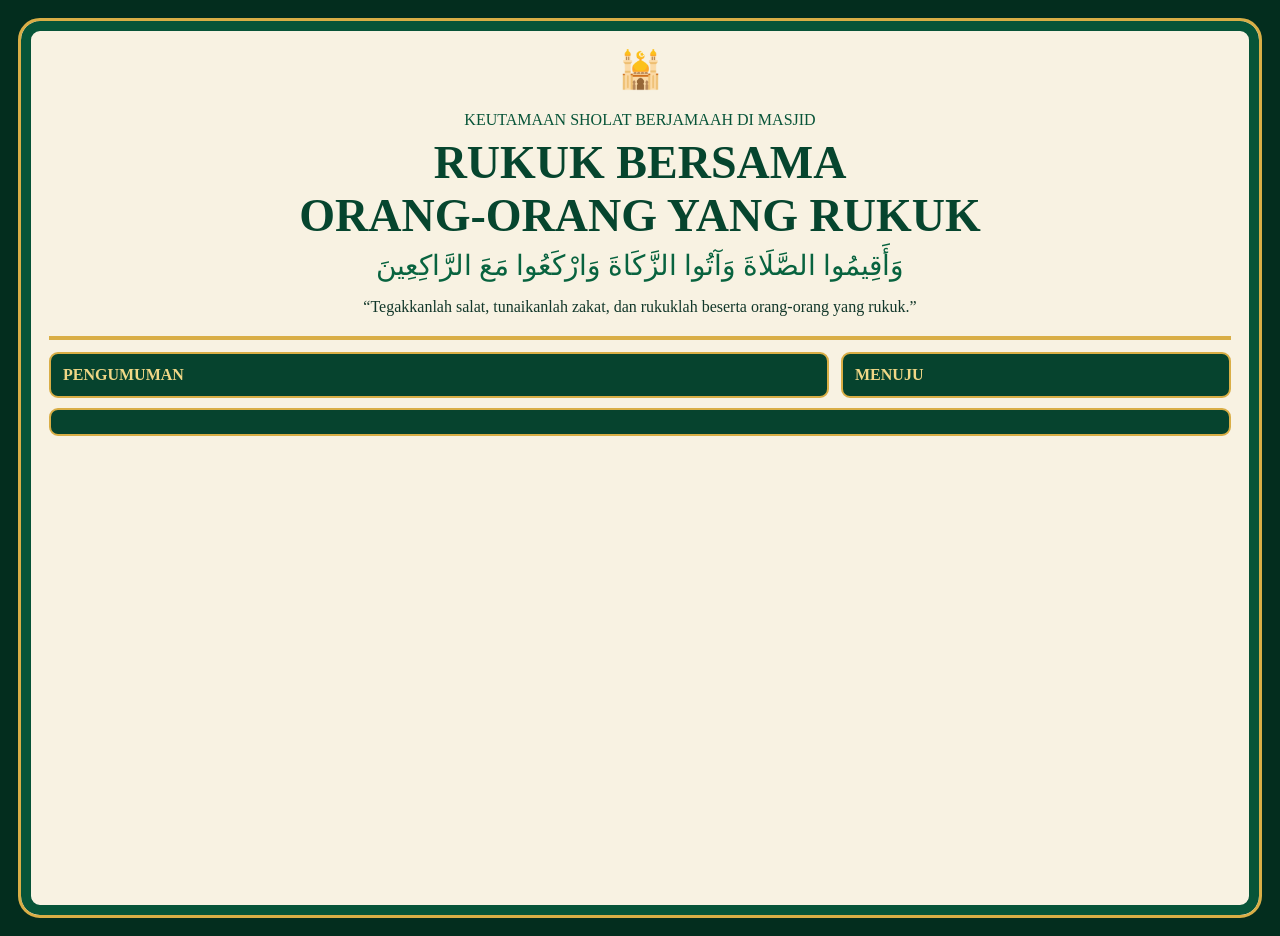
==== tv.html @ bc5232ed "Add files via upload" ====
<!doctype html><html lang=id><head><meta charset=utf-8><meta name=viewport content="width=device-width,initial-scale=1"><title>JWS TV</title><link rel=stylesheet href=tv.css></head><body><div class=frame><header><div><b id=day></b><br><span id=date></span></div><div class=brand>🕌<b id=name></b><small id=loc></small></div><div class=clock id=time></div></header><article><span>KEUTAMAAN SHOLAT BERJAMAAH DI MASJID</span><h1>RUKUK BERSAMA<br>ORANG-ORANG YANG RUKUK</h1><div class=arabic>وَأَقِيمُوا الصَّلَاةَ وَآتُوا الزَّكَاةَ وَارْكَعُوا مَعَ الرَّاكِعِينَ</div><p>“Tegakkanlah salat, tunaikanlah zakat, dan rukuklah beserta orang-orang yang rukuk.”</p></article><div class=prayers id=pr></div><div class=bottom><div><b>PENGUMUMAN</b><br><span id=ann></span></div><div><b>MENUJU <span id=next></span></b><strong id=count></strong></div></div><footer id=run></footer></div><script src=tv.js></script></body></html>
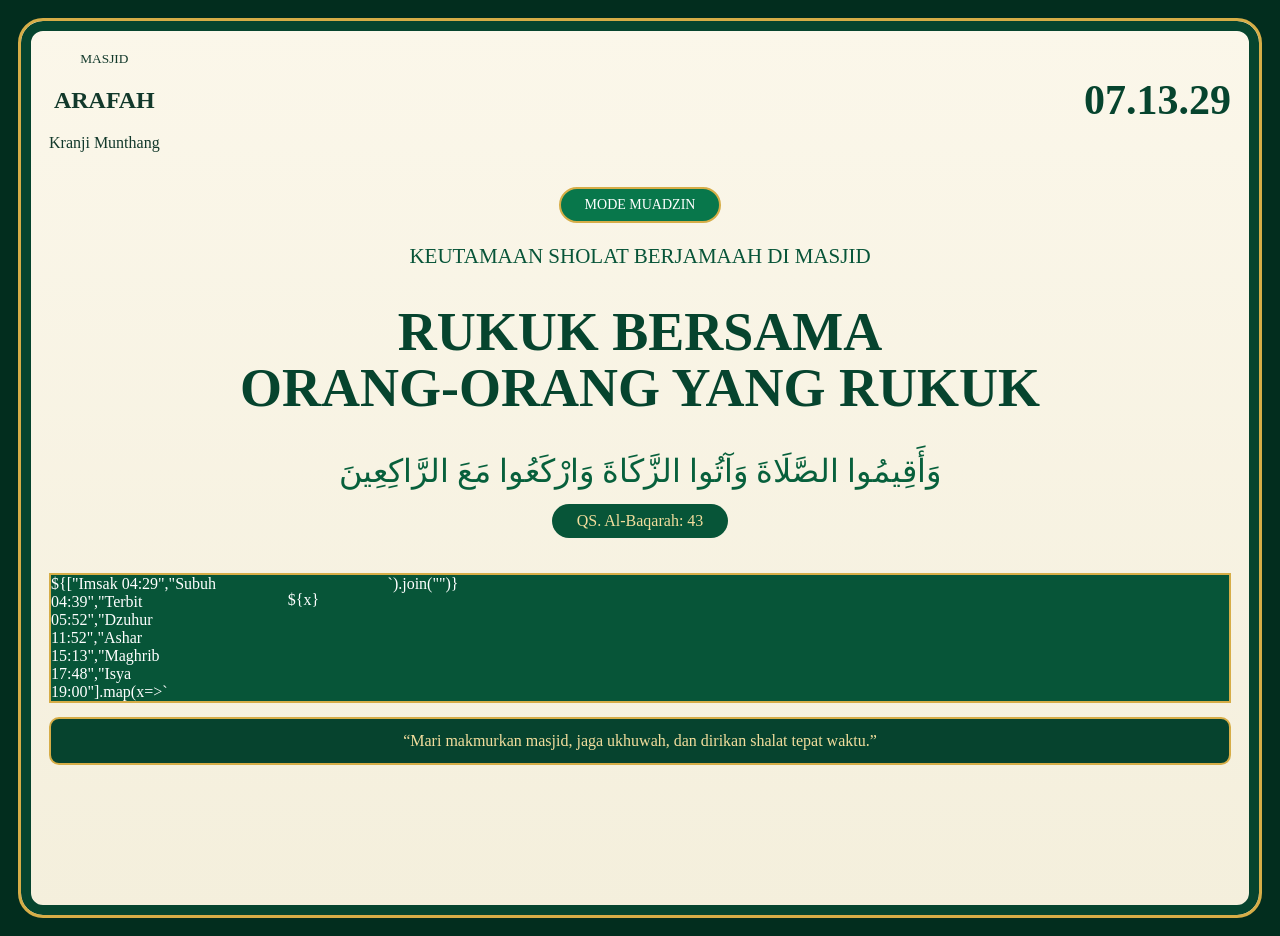
==== commit 5cad803d: "Add files via upload" ====
--- a/tv.html
+++ b/tv.html
@@ -1 +1 @@
-<!doctype html><html lang=id><head><meta charset=utf-8><meta name=viewport content="width=device-width,initial-scale=1"><title>JWS TV</title><link rel=stylesheet href=tv.css></head><body><div class=frame><header><div><b id=day></b><br><span id=date></span></div><div class=brand>🕌<b id=name></b><small id=loc></small></div><div class=clock id=time></div></header><article><span>KEUTAMAAN SHOLAT BERJAMAAH DI MASJID</span><h1>RUKUK BERSAMA<br>ORANG-ORANG YANG RUKUK</h1><div class=arabic>وَأَقِيمُوا الصَّلَاةَ وَآتُوا الزَّكَاةَ وَارْكَعُوا مَعَ الرَّاكِعِينَ</div><p>“Tegakkanlah salat, tunaikanlah zakat, dan rukuklah beserta orang-orang yang rukuk.”</p></article><div class=prayers id=pr></div><div class=bottom><div><b>PENGUMUMAN</b><br><span id=ann></span></div><div><b>MENUJU <span id=next></span></b><strong id=count></strong></div></div><footer id=run></footer></div><script src=tv.js></script></body></html>
+<!doctype html><html lang="id"><head><meta charset="utf-8"><meta name="viewport" content="width=device-width,initial-scale=1"><title>JWS TV — Masjid ARAFAH</title><link rel="stylesheet" href="tv.css"></head><body><div class="tv"><header><div><small>MASJID</small><h2>ARAFAH</h2><span>Kranji Munthang</span></div><div class="clock" id="clock"></div></header><main><div class="mode">MODE MUADZIN</div><p>KEUTAMAAN SHOLAT BERJAMAAH DI MASJID</p><h1>RUKUK BERSAMA<br>ORANG-ORANG YANG RUKUK</h1><div class="arabic">وَأَقِيمُوا الصَّلَاةَ وَآتُوا الزَّكَاةَ وَارْكَعُوا مَعَ الرَّاكِعِينَ</div><div class="verse">QS. Al-Baqarah: 43</div></main><div class="times">${["Imsak 04:29","Subuh 04:39","Terbit 05:52","Dzuhur 11:52","Ashar 15:13","Maghrib 17:48","Isya 19:00"].map(x=>`<div>${x}</div>`).join("")}</div><footer>“Mari makmurkan masjid, jaga ukhuwah, dan dirikan shalat tepat waktu.”</footer></div><script>function t(){document.getElementById('clock').textContent=new Date().toLocaleTimeString('id-ID')}t();setInterval(t,1000)</script></body></html>
--- a/tv.css
+++ b/tv.css
@@ -0,0 +1 @@
+*{box-sizing:border-box}body{margin:0;background:#022d1e;font-family:Georgia,serif;color:#12392b}.tv{min-height:100vh;margin:18px;border:3px solid #d6ad47;border-radius:25px;padding:28px;background:linear-gradient(#fbf7ea,#f4efdc);box-shadow:inset 0 0 0 10px #06442e}header{display:flex;justify-content:space-between;align-items:center;text-align:center}.clock{font-size:42px;font-weight:900;color:#06442e}.tv main{text-align:center;margin:35px auto;max-width:1100px}.mode{display:inline-block;background:#08774b;color:#fff;border:2px solid #d6ad47;border-radius:20px;padding:8px 24px;font-size:14px}.tv main p{font-size:21px;color:#075438}.tv h1{font-size:54px;line-height:1.03;color:#06442e}.arabic{font-size:32px;color:#07603c}.verse{display:inline-block;margin-top:14px;background:#075538;color:#f2dd9d;border-radius:20px;padding:8px 25px}.times{display:grid;grid-template-columns:repeat(7,1fr);background:#075538;color:white;border:2px solid #d6ad47}.times div{padding:16px;text-align:center;border-right:1px solid #d6ad4770}.times div:last-child{border:0}footer{margin-top:14px;background:#06432e;color:#f2dd9d;border:2px solid #d6ad47;border-radius:10px;padding:13px;text-align:center}@media(max-width:800px){.tv h1{font-size:32px}.arabic{font-size:20px}.times{grid-template-columns:repeat(4,1fr)}.clock{font-size:25px}}
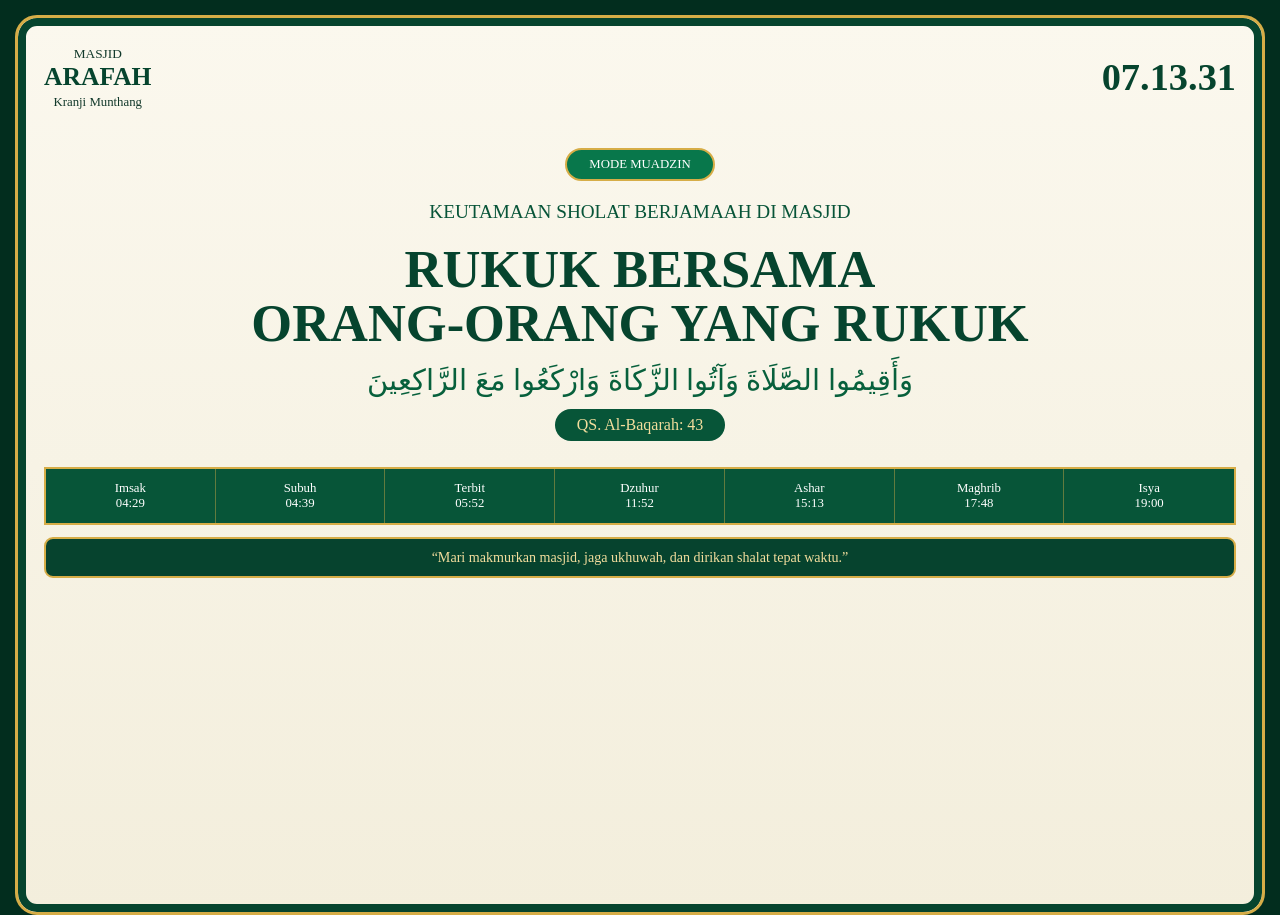
==== commit df7a0988: "Add files via upload" ====
--- a/tv.html
+++ b/tv.html
@@ -1 +1 @@
-<!doctype html><html lang="id"><head><meta charset="utf-8"><meta name="viewport" content="width=device-width,initial-scale=1"><title>JWS TV — Masjid ARAFAH</title><link rel="stylesheet" href="tv.css"></head><body><div class="tv"><header><div><small>MASJID</small><h2>ARAFAH</h2><span>Kranji Munthang</span></div><div class="clock" id="clock"></div></header><main><div class="mode">MODE MUADZIN</div><p>KEUTAMAAN SHOLAT BERJAMAAH DI MASJID</p><h1>RUKUK BERSAMA<br>ORANG-ORANG YANG RUKUK</h1><div class="arabic">وَأَقِيمُوا الصَّلَاةَ وَآتُوا الزَّكَاةَ وَارْكَعُوا مَعَ الرَّاكِعِينَ</div><div class="verse">QS. Al-Baqarah: 43</div></main><div class="times">${["Imsak 04:29","Subuh 04:39","Terbit 05:52","Dzuhur 11:52","Ashar 15:13","Maghrib 17:48","Isya 19:00"].map(x=>`<div>${x}</div>`).join("")}</div><footer>“Mari makmurkan masjid, jaga ukhuwah, dan dirikan shalat tepat waktu.”</footer></div><script>function t(){document.getElementById('clock').textContent=new Date().toLocaleTimeString('id-ID')}t();setInterval(t,1000)</script></body></html>+<!doctype html><html lang="id"><head><meta charset="utf-8"><meta name="viewport" content="width=device-width,initial-scale=1"><title>JWS TV — Masjid ARAFAH</title><link rel="stylesheet" href="tv.css"></head><body><div class="tv"><header><div><small>MASJID</small><h2>ARAFAH</h2><span>Kranji Munthang</span></div><div id="clock" class="clock"></div></header><main><div class="mode">MODE MUADZIN</div><p>KEUTAMAAN SHOLAT BERJAMAAH DI MASJID</p><h1>RUKUK BERSAMA<br>ORANG-ORANG YANG RUKUK</h1><div class="arabic">وَأَقِيمُوا الصَّلَاةَ وَآتُوا الزَّكَاةَ وَارْكَعُوا مَعَ الرَّاكِعِينَ</div><div class="verse">QS. Al-Baqarah: 43</div></main><div class="times"><div>Imsak<br>04:29</div><div>Subuh<br>04:39</div><div>Terbit<br>05:52</div><div>Dzuhur<br>11:52</div><div>Ashar<br>15:13</div><div>Maghrib<br>17:48</div><div>Isya<br>19:00</div></div><footer>“Mari makmurkan masjid, jaga ukhuwah, dan dirikan shalat tepat waktu.”</footer></div><script>function tick(){document.getElementById("clock").textContent=new Date().toLocaleTimeString("id-ID")}tick();setInterval(tick,1000)</script></body></html>
--- a/tv.css
+++ b/tv.css
@@ -1 +1 @@
-*{box-sizing:border-box}body{margin:0;background:#022d1e;font-family:Georgia,serif;color:#12392b}.tv{min-height:100vh;margin:18px;border:3px solid #d6ad47;border-radius:25px;padding:28px;background:linear-gradient(#fbf7ea,#f4efdc);box-shadow:inset 0 0 0 10px #06442e}header{display:flex;justify-content:space-between;align-items:center;text-align:center}.clock{font-size:42px;font-weight:900;color:#06442e}.tv main{text-align:center;margin:35px auto;max-width:1100px}.mode{display:inline-block;background:#08774b;color:#fff;border:2px solid #d6ad47;border-radius:20px;padding:8px 24px;font-size:14px}.tv main p{font-size:21px;color:#075438}.tv h1{font-size:54px;line-height:1.03;color:#06442e}.arabic{font-size:32px;color:#07603c}.verse{display:inline-block;margin-top:14px;background:#075538;color:#f2dd9d;border-radius:20px;padding:8px 25px}.times{display:grid;grid-template-columns:repeat(7,1fr);background:#075538;color:white;border:2px solid #d6ad47}.times div{padding:16px;text-align:center;border-right:1px solid #d6ad4770}.times div:last-child{border:0}footer{margin-top:14px;background:#06432e;color:#f2dd9d;border:2px solid #d6ad47;border-radius:10px;padding:13px;text-align:center}@media(max-width:800px){.tv h1{font-size:32px}.arabic{font-size:20px}.times{grid-template-columns:repeat(4,1fr)}.clock{font-size:25px}}
+*{box-sizing:border-box}html,body{margin:0;width:100%;height:100%;background:#022d1e;font-family:Georgia,serif}.tv{min-height:100vh;margin:1.2vw;border:3px solid #d6ad47;border-radius:22px;padding:2vw;background:linear-gradient(#fbf8ee,#f3eedc);box-shadow:inset 0 0 0 8px #06442e;color:#12392b}header{display:flex;justify-content:space-between;align-items:center;text-align:center}header h2{margin:0;font-size:2vw;color:#06442e}header span{font-size:1vw}.clock{font-size:3vw;font-weight:900;color:#06442e}.tv main{text-align:center;margin:3vw auto 2vw}.mode{display:inline-block;background:#08774b;color:#fff;border:2px solid #d6ad47;border-radius:20px;padding:7px 22px;font-size:1vw}.tv main p{font-size:1.5vw;color:#075438}.tv h1{font-size:4.1vw;line-height:1.03;color:#06442e;margin:1vw 0}.arabic{font-size:2.3vw;color:#07603c}.verse{display:inline-block;margin-top:1vw;background:#075538;color:#f2dd9d;border-radius:20px;padding:7px 22px}.times{display:grid;grid-template-columns:repeat(7,1fr);background:#075538;color:white;border:2px solid #d6ad47}.times div{text-align:center;padding:12px 5px;border-right:1px solid #d6ad4770;font-size:1vw}.times div:last-child{border:0}footer{margin-top:12px;background:#06432e;color:#f2dd9d;border:2px solid #d6ad47;border-radius:9px;padding:10px;text-align:center;font-size:1.1vw}@media(max-width:700px){.tv h1{font-size:7vw}.arabic{font-size:4vw}.times{grid-template-columns:repeat(4,1fr)}.times div{font-size:2.5vw}.clock{font-size:6vw}.tv main p{font-size:3vw}footer{font-size:2.5vw}}
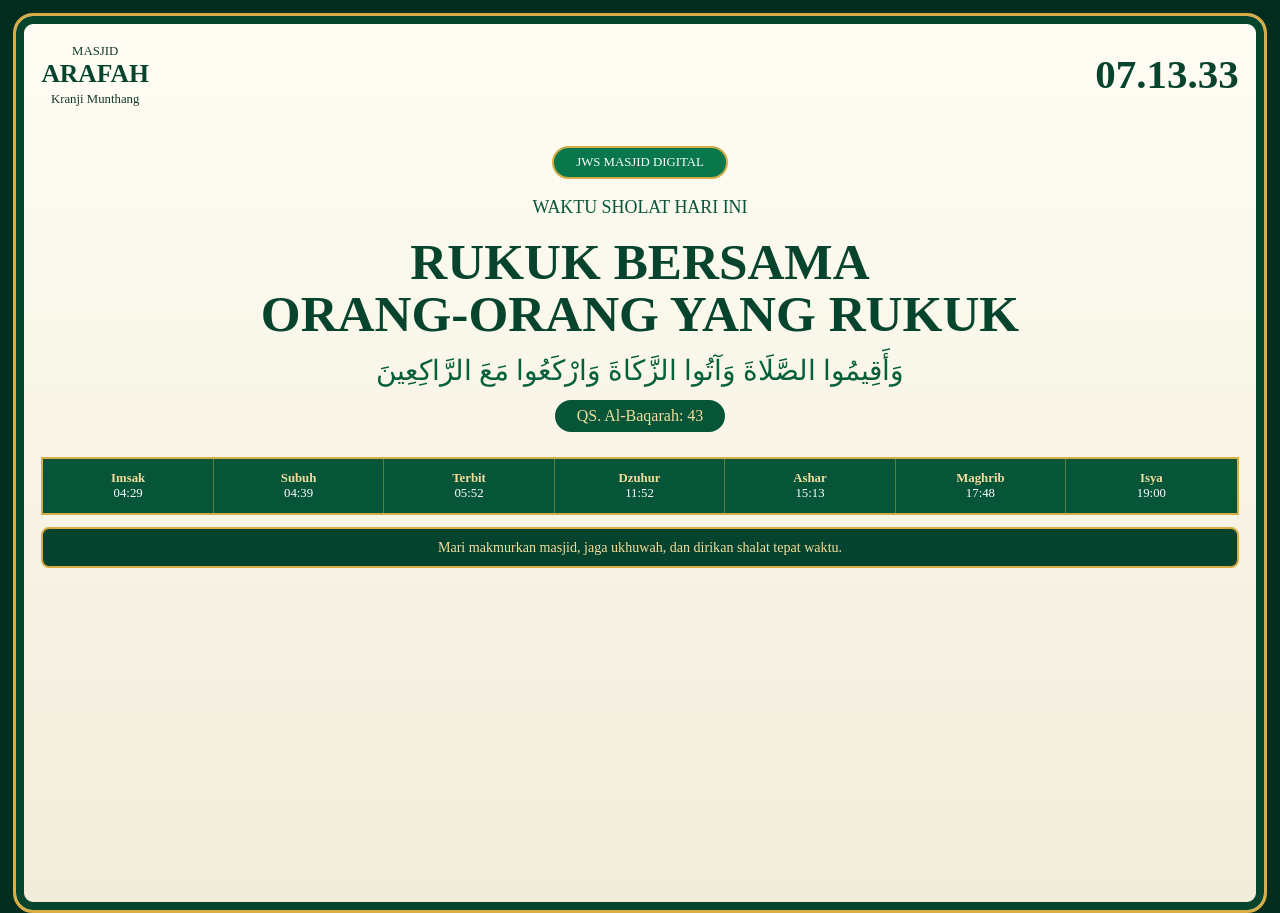
==== commit f9c04101: "Add files via upload" ====
--- a/tv.html
+++ b/tv.html
@@ -1 +1,3 @@
-<!doctype html><html lang="id"><head><meta charset="utf-8"><meta name="viewport" content="width=device-width,initial-scale=1"><title>JWS TV — Masjid ARAFAH</title><link rel="stylesheet" href="tv.css"></head><body><div class="tv"><header><div><small>MASJID</small><h2>ARAFAH</h2><span>Kranji Munthang</span></div><div id="clock" class="clock"></div></header><main><div class="mode">MODE MUADZIN</div><p>KEUTAMAAN SHOLAT BERJAMAAH DI MASJID</p><h1>RUKUK BERSAMA<br>ORANG-ORANG YANG RUKUK</h1><div class="arabic">وَأَقِيمُوا الصَّلَاةَ وَآتُوا الزَّكَاةَ وَارْكَعُوا مَعَ الرَّاكِعِينَ</div><div class="verse">QS. Al-Baqarah: 43</div></main><div class="times"><div>Imsak<br>04:29</div><div>Subuh<br>04:39</div><div>Terbit<br>05:52</div><div>Dzuhur<br>11:52</div><div>Ashar<br>15:13</div><div>Maghrib<br>17:48</div><div>Isya<br>19:00</div></div><footer>“Mari makmurkan masjid, jaga ukhuwah, dan dirikan shalat tepat waktu.”</footer></div><script>function tick(){document.getElementById("clock").textContent=new Date().toLocaleTimeString("id-ID")}tick();setInterval(tick,1000)</script></body></html>+<!doctype html><html lang="id"><head><meta charset="utf-8"><meta name="viewport" content="width=device-width,initial-scale=1"><title>JWS TV — Masjid ARAFAH</title><link rel="stylesheet" href="tv.css"></head><body><div class="tv"><header><div><small>MASJID</small><h2 id="mosque">ARAFAH</h2><span id="loc">Kranji Munthang</span></div><div id="clock" class="clock">00:00:00</div></header><main><div class="mode">JWS MASJID DIGITAL</div><p>WAKTU SHOLAT HARI INI</p><h1 id="quote">RUKUK BERSAMA<br>ORANG-ORANG YANG RUKUK</h1><div class="arabic">وَأَقِيمُوا الصَّلَاةَ وَآتُوا الزَّكَاةَ وَارْكَعُوا مَعَ الرَّاكِعِينَ</div><div class="verse">QS. Al-Baqarah: 43</div></main><div class="times" id="times"></div><footer id="running">Mari makmurkan masjid, jaga ukhuwah, dan dirikan shalat tepat waktu.</footer></div><script>
+const key="jws_arafah_demo";const fallback={mosque:"MASJID ARAFAH",location:"Kranji Munthang",prayer:[["Imsak","04:29"],["Subuh","04:39"],["Terbit","05:52"],["Dzuhur","11:52"],["Ashar","15:13"],["Maghrib","17:48"],["Isya","19:00"]],running:"Mari makmurkan masjid, jaga ukhuwah, dan dirikan shalat tepat waktu."};function data(){return JSON.parse(localStorage.getItem(key)||"null")||fallback}function tick(){let d=new Date();let x=data();document.getElementById("mosque").textContent=x.mosque.replace(/^MASJID\s*/i,"");document.getElementById("loc").textContent=x.location;document.getElementById("clock").textContent=d.toLocaleTimeString("id-ID");document.getElementById("running").textContent=x.running;document.getElementById("times").innerHTML=x.prayer.map(p=>`<div><b>${p[0]}</b><br>${p[1]}</div>`).join("")}tick();setInterval(tick,1000)
+</script></body></html>
--- a/tv.css
+++ b/tv.css
@@ -1 +1 @@
-*{box-sizing:border-box}html,body{margin:0;width:100%;height:100%;background:#022d1e;font-family:Georgia,serif}.tv{min-height:100vh;margin:1.2vw;border:3px solid #d6ad47;border-radius:22px;padding:2vw;background:linear-gradient(#fbf8ee,#f3eedc);box-shadow:inset 0 0 0 8px #06442e;color:#12392b}header{display:flex;justify-content:space-between;align-items:center;text-align:center}header h2{margin:0;font-size:2vw;color:#06442e}header span{font-size:1vw}.clock{font-size:3vw;font-weight:900;color:#06442e}.tv main{text-align:center;margin:3vw auto 2vw}.mode{display:inline-block;background:#08774b;color:#fff;border:2px solid #d6ad47;border-radius:20px;padding:7px 22px;font-size:1vw}.tv main p{font-size:1.5vw;color:#075438}.tv h1{font-size:4.1vw;line-height:1.03;color:#06442e;margin:1vw 0}.arabic{font-size:2.3vw;color:#07603c}.verse{display:inline-block;margin-top:1vw;background:#075538;color:#f2dd9d;border-radius:20px;padding:7px 22px}.times{display:grid;grid-template-columns:repeat(7,1fr);background:#075538;color:white;border:2px solid #d6ad47}.times div{text-align:center;padding:12px 5px;border-right:1px solid #d6ad4770;font-size:1vw}.times div:last-child{border:0}footer{margin-top:12px;background:#06432e;color:#f2dd9d;border:2px solid #d6ad47;border-radius:9px;padding:10px;text-align:center;font-size:1.1vw}@media(max-width:700px){.tv h1{font-size:7vw}.arabic{font-size:4vw}.times{grid-template-columns:repeat(4,1fr)}.times div{font-size:2.5vw}.clock{font-size:6vw}.tv main p{font-size:3vw}footer{font-size:2.5vw}}
+*{box-sizing:border-box}html,body{margin:0;width:100%;height:100%;background:#022d1e;font-family:Georgia,serif}.tv{min-height:100vh;margin:1vw;border:3px solid #d6ad47;border-radius:20px;padding:2vw;background:linear-gradient(#fffdf4,#f1ecda);box-shadow:inset 0 0 0 8px #06442e;color:#12392b}header{display:flex;justify-content:space-between;align-items:center;text-align:center}header h2{margin:0;font-size:2vw;color:#06442e}header span,header small{font-size:1vw}.clock{font-size:3.2vw;font-weight:900;color:#06442e}.tv main{text-align:center;margin:3vw auto 2vw}.mode{display:inline-block;background:#08774b;color:#fff;border:2px solid #d6ad47;border-radius:20px;padding:7px 22px;font-size:1vw}.tv main p{font-size:1.4vw;color:#075438}.tv h1{font-size:4vw;line-height:1.03;color:#06442e;margin:1vw 0}.arabic{font-size:2.2vw;color:#07603c}.verse{display:inline-block;margin-top:1vw;background:#075538;color:#f2dd9d;border-radius:20px;padding:7px 22px}.times{display:grid;grid-template-columns:repeat(7,1fr);background:#075538;color:#fff;border:2px solid #d6ad47}.times div{text-align:center;padding:12px 4px;border-right:1px solid #d6ad4770;font-size:1vw}.times div:last-child{border:0}.times b{color:#f2dd9d}footer{margin-top:12px;background:#06432e;color:#f2dd9d;border:2px solid #d6ad47;border-radius:8px;padding:10px;text-align:center;font-size:1.1vw}@media(max-width:700px){.tv h1{font-size:7vw}.arabic{font-size:4vw}.times{grid-template-columns:repeat(4,1fr)}.times div{font-size:2.5vw}.clock{font-size:6vw}.tv main p{font-size:3vw}footer{font-size:2.5vw}}
